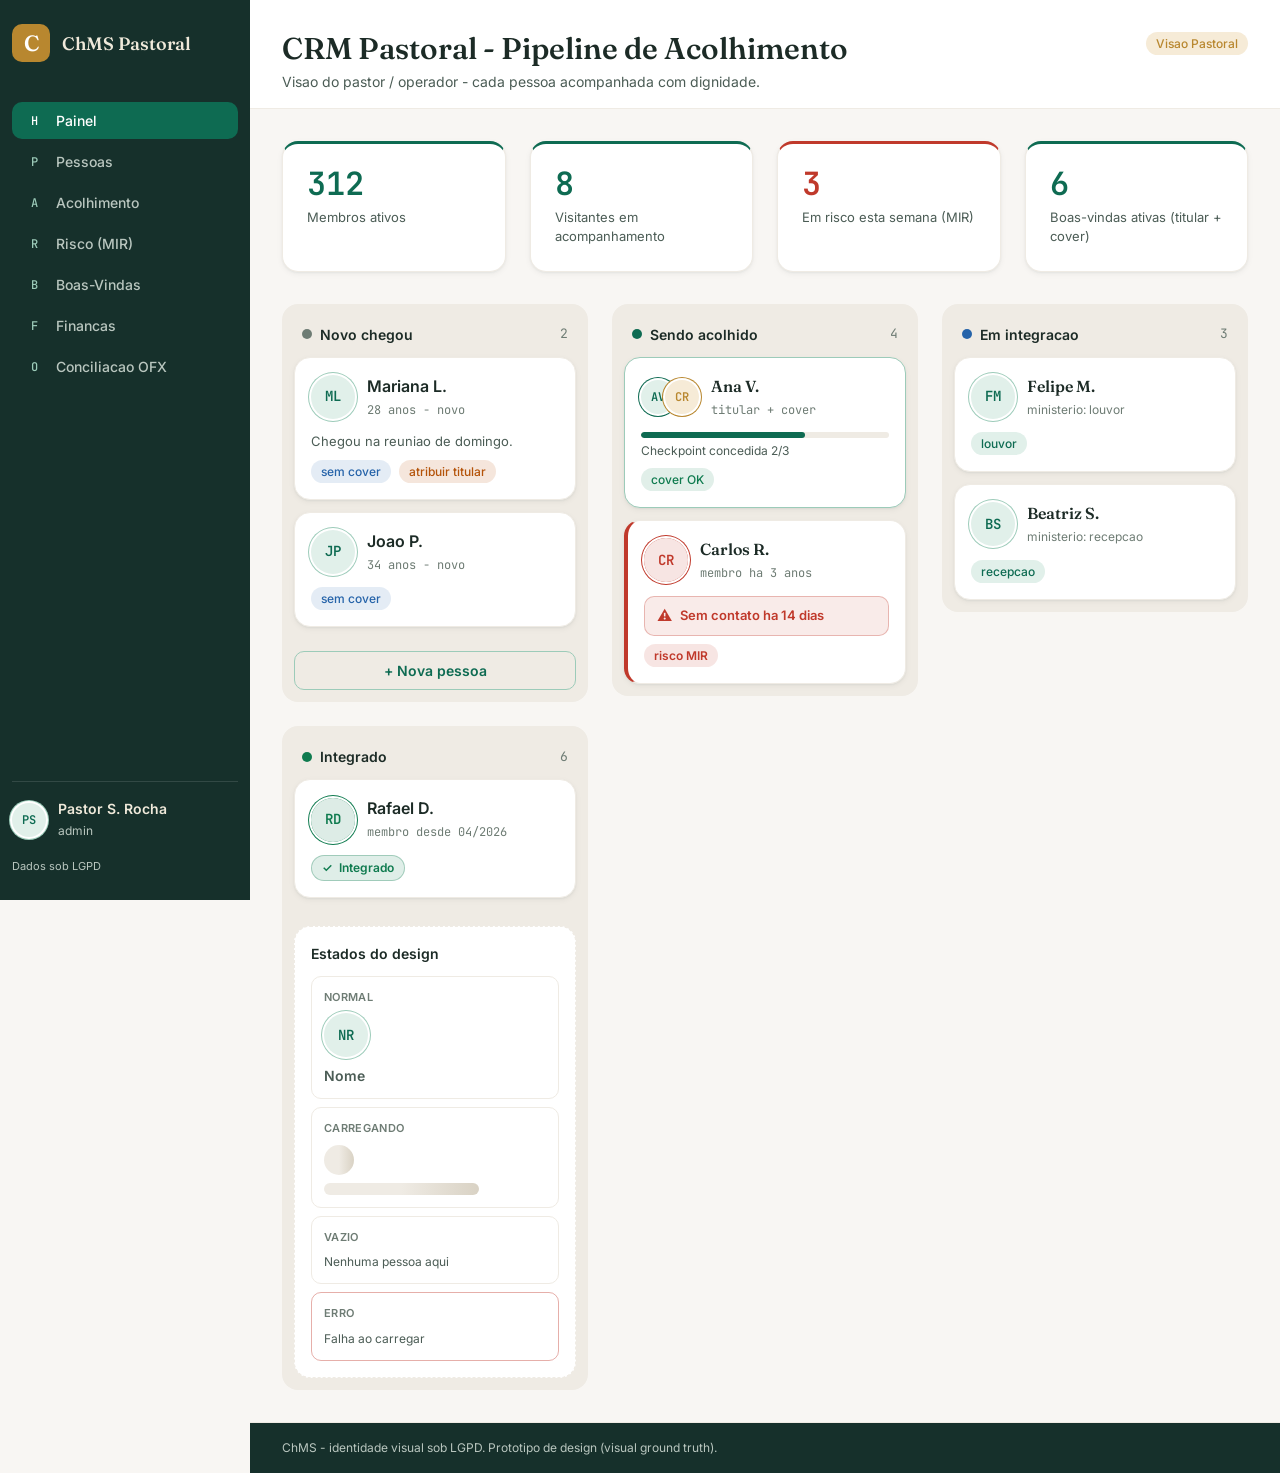
==== docs/prototypes/crm-pastoral-acolhimento/index.html @ 5b41ed9f "feat(frontend): design system DESIGN.md + prototipo CRM pastoral acolhimento" ====
<!DOCTYPE html>
<html lang="pt-BR">
<head>
  <meta charset="UTF-8">
  <meta name="viewport" content="width=device-width, initial-scale=1.0">
  <title>CRM Pastoral - Pipeline de Acolhimento</title>
  <link rel="preconnect" href="https://fonts.googleapis.com">
  <link rel="preconnect" href="https://fonts.gstatic.com" crossorigin>
  <link href="https://fonts.googleapis.com/css2?family=Inter:wght@400;500;600;700&family=Fraunces:opsz,wght@9..144,560;9..144,600&family=JetBrains+Mono:wght@400;500;600&display=swap" rel="stylesheet">
  <link rel="stylesheet" href="styles.css">
</head>
<body>
  <div class="app-shell">
    <aside class="sidebar" aria-label="Navegacao administrativa">
      <div class="sidebar-brand">
        <span class="brand-mark">C</span>
        <span class="brand-name">ChMS Pastoral</span>
      </div>
      <nav class="sidebar-nav">
        <a href="#" class="nav-item active"><span class="nav-ico">H</span> Painel</a>
        <a href="#" class="nav-item"><span class="nav-ico">P</span> Pessoas</a>
        <a href="#" class="nav-item"><span class="nav-ico">A</span> Acolhimento</a>
        <a href="#" class="nav-item"><span class="nav-ico">R</span> Risco (MIR)</a>
        <a href="#" class="nav-item"><span class="nav-ico">B</span> Boas-Vindas</a>
        <a href="#" class="nav-item"><span class="nav-ico">F</span> Financas</a>
        <a href="#" class="nav-item"><span class="nav-ico">O</span> Conciliacao OFX</a>
      </nav>
      <div class="sidebar-footer">
        <div class="sidebar-user">
          <span class="avatar avatar-sm" aria-hidden="true">PS</span>
          <div>
            <strong>Pastor S. Rocha</strong>
            <span class="sidebar-sub">admin</span>
          </div>
        </div>
        <span class="lgpd-note-dark">Dados sob LGPD</span>
      </div>
    </aside>

    <main class="main-area">
      <header class="page-header">
        <button class="icon-btn menu-toggle" aria-label="Abrir menu">&#9776;</button>
        <div>
          <h1 class="page-title">CRM Pastoral - Pipeline de Acolhimento</h1>
          <p class="page-sub">Visao do pastor / operador - cada pessoa acompanhada com dignidade.</p>
        </div>
        <div class="header-actions">
          <span class="badge badge-gold">Visao Pastoral</span>
        </div>
      </header>

      <section class="kpi-row" aria-label="Indicadores resumidos">
        <article class="kpi-card">
          <span class="kpi-value mono">312</span>
          <span class="kpi-label">Membros ativos</span>
        </article>
        <article class="kpi-card">
          <span class="kpi-value mono">8</span>
          <span class="kpi-label">Visitantes em acompanhamento</span>
        </article>
        <article class="kpi-card kpi-danger">
          <span class="kpi-value mono">3</span>
          <span class="kpi-label">Em risco esta semana (MIR)</span>
        </article>
        <article class="kpi-card">
          <span class="kpi-value mono">6</span>
          <span class="kpi-label">Boas-vindas ativas (titular + cover)</span>
        </article>
      </section>

      <section class="pipeline" aria-label="Pipeline de acolhimento">
        <div class="pipe-col">
          <div class="pipe-header">
            <span class="pipe-dot" style="--dot:#6e7c74"></span>
            <h2>Novo chegou</h2>
            <span class="count mono">2</span>
          </div>
          <div class="pipe-body">
            <article class="person-card">
              <div class="person-top">
                <span class="avatar" aria-hidden="true">ML</span>
                <div class="person-info">
                  <h3 class="person-name">Mariana L.</h3>
                  <span class="person-meta mono">28 anos - novo</span>
                </div>
              </div>
              <p class="person-note">Chegou na reuniao de domingo.</p>
              <div class="person-tags">
                <span class="badge badge-info">sem cover</span>
                <span class="badge badge-warning">atribuir titular</span>
              </div>
            </article>
            <article class="person-card">
              <div class="person-top">
                <span class="avatar" aria-hidden="true">JP</span>
                <div class="person-info">
                  <h3 class="person-name">Joao P.</h3>
                  <span class="person-meta mono">34 anos - novo</span>
                </div>
              </div>
              <div class="person-tags">
                <span class="badge badge-info">sem cover</span>
              </div>
            </article>
            <button class="btn btn-ghost btn-block">+ Nova pessoa</button>
          </div>
        </div>

        <div class="pipe-col">
          <div class="pipe-header">
            <span class="pipe-dot" style="--dot:#0e6b52"></span>
            <h2>Sendo acolhido</h2>
            <span class="count mono">4</span>
          </div>
          <div class="pipe-body">
            <article class="person-card highlight">
              <div class="person-top">
                <div class="mini-avatar-group">
                  <span class="avatar avatar-sm" aria-label="Titular">AV</span>
                  <span class="avatar avatar-sm cover" aria-label="Cover">CR</span>
                </div>
                <div class="person-info">
                  <h3 class="person-name serif">Ana V.</h3>
                  <span class="person-meta mono">titular + cover</span>
                </div>
              </div>
              <div class="checkpoint">
                <div class="cp-track"><span class="cp-fill" style="width:66%"></span></div>
                <span class="cp-label">Checkpoint concedida 2/3</span>
              </div>
              <div class="person-tags">
                <span class="badge badge-success">cover OK</span>
              </div>
            </article>
            <article class="person-card mirm">
              <div class="person-top">
                <span class="avatar avatar-danger" aria-hidden="true">CR</span>
                <div class="person-info">
                  <h3 class="person-name serif">Carlos R.</h3>
                  <span class="person-meta mono">membro ha 3 anos</span>
                </div>
              </div>
              <div class="mir-alert" role="alert">
                <span class="mir-ico" aria-hidden="true">&#9888;</span>
                <span>Sem contato ha 14 dias</span>
              </div>
              <div class="person-tags">
                <span class="badge badge-danger">risco MIR</span>
              </div>
            </article>
          </div>
        </div>

        <div class="pipe-col">
          <div class="pipe-header">
            <span class="pipe-dot" style="--dot:#2563a9"></span>
            <h2>Em integracao</h2>
            <span class="count mono">3</span>
          </div>
          <div class="pipe-body">
            <article class="person-card">
              <div class="person-top">
                <span class="avatar" aria-hidden="true">FM</span>
                <div class="person-info">
                  <h3 class="person-name serif">Felipe M.</h3>
                  <span class="person-meta">ministerio: louvor</span>
                </div>
              </div>
              <div class="person-tags">
                <span class="badge badge-primary">louvor</span>
              </div>
            </article>
            <article class="person-card">
              <div class="person-top">
                <span class="avatar" aria-hidden="true">BS</span>
                <div class="person-info">
                  <h3 class="person-name serif">Beatriz S.</h3>
                  <span class="person-meta">ministerio: recepcao</span>
                </div>
              </div>
              <div class="person-tags">
                <span class="badge badge-primary">recepcao</span>
              </div>
            </article>
          </div>
        </div>

        <div class="pipe-col">
          <div class="pipe-header">
            <span class="pipe-dot" style="--dot:#0f7b4f"></span>
            <h2>Integrado</h2>
            <span class="count mono">6</span>
          </div>
          <div class="pipe-body">
            <article class="person-card">
              <div class="person-top">
                <span class="avatar avatar-success" aria-hidden="true">RD</span>
                <div class="person-info">
                  <h3 class="person-name">Rafael D.</h3>
                  <span class="person-meta mono">membro desde 04/2026</span>
                </div>
              </div>
              <div class="person-tags">
                <span class="seal">&#10003;&nbsp; Integrado</span>
              </div>
            </article>
            <div class="state-demo">
              <h2 class="demo-title">Estados do design</h2>
              <div class="state-grid">
                <div class="state-card"><span class="state-head">Normal</span><span class="avatar" aria-hidden="true">NR</span><span class="sk-name">Nome</span></div>
                <div class="state-card"><span class="state-head">Carregando</span><div class="skeleton-block" aria-hidden="true"></div><div class="skeleton-line" aria-hidden="true"></div></div>
                <div class="state-card"><span class="state-head">Vazio</span><span class="state-note">Nenhuma pessoa aqui</span></div>
                <div class="state-card error"><span class="state-head">Erro</span><span class="state-note">Falha ao carregar</span></div>
              </div>
            </div>
          </div>
        </div>
      </section>

      <footer class="app-footer">
        <span>ChMS - identidade visual sob LGPD. Prototipo de design (visual ground truth).</span>
      </footer>
    </main>
  </div>
</body>
</html>
---- docs/prototypes/crm-pastoral-acolhimento/styles.css ----
/* ===== ChMS Design System - CRM Pastoral Acolhimento ===== */
:root{
  --surface-base:#ffffff;
  --surface-2:#f8f6f3;
  --surface-3:#efebe4;
  --surface-inverse:#16302b;

  --text-primary:#1c2b26;
  --text-secondary:#4b5c55;
  --text-muted:#6e7c74;
  --text-inverse:#efe9da;
  --text-inverse-muted:#b9c6bf;

  --primary:#0e6b52;
  --primary-hover:#0a5742;
  --primary-soft:#e1f0ea;
  --primary-border:#9ccbb9;

  --accent-gold:#b8872f;
  --accent-gold-soft:#f6ebd7;

  --success:#0f7b4f;
  --info:#2563a9;
  --warning:#b45309;
  --danger:#c0392b;

  --radius-sm:6px;
  --radius-md:10px;
  --radius-lg:16px;
  --radius-pill:999px;

  --space-1:4px; --space-2:8px; --space-3:12px; --space-4:16px;
  --space-5:24px; --space-6:32px; --space-7:48px;

  --font-ui:'Inter',system-ui,sans-serif;
  --font-display:'Fraunces',Georgia,serif;
  --font-mono:'JetBrains Mono',ui-monospace,monospace;

  --shadow-soft:0 1px 2px rgba(22,48,43,.05), 0 2px 6px rgba(22,48,43,.05);
  --shadow-raised:0 6px 22px rgba(22,48,43,.14);
}

*{box-sizing:border-box;}
html,body{margin:0;padding:0;}
body{
  font-family:var(--font-ui);
  color:var(--text-primary);
  background:var(--surface-2);
  font-size:15px;
  line-height:1.5;
}

/* ===== App Shell ===== */
.app-shell{display:flex;min-height:100vh;}

/* ===== Sidebar (inverse) ===== */
.sidebar{
  width:250px;flex:0 0 250px;
  background:var(--surface-inverse);
  color:var(--text-inverse);
  display:flex;flex-direction:column;
  padding:var(--space-5) var(--space-3);
  position:sticky;top:0;height:100vh;
}
.sidebar-brand{display:flex;align-items:center;gap:var(--space-3);margin-bottom:var(--space-6);}
.brand-mark{
  width:38px;height:38px;border-radius:var(--radius-md);
  background:var(--accent-gold);color:#fff;
  display:flex;align-items:center;justify-content:center;
  font-family:var(--font-display);font-weight:600;font-size:22px;
}
.brand-name{font-family:var(--font-display);font-size:18px;font-weight:560;color:var(--text-inverse);}
.sidebar-nav{display:flex;flex-direction:column;gap:var(--space-1);margin-top:var(--space-2);flex:1;}
.nav-item{
  display:flex;align-items:center;gap:var(--space-3);
  color:var(--text-inverse-muted);text-decoration:none;
  padding:var(--space-2) var(--space-3);border-radius:var(--radius-md);
  font-size:14px;font-weight:500;transition:background .15s,color .15s;
}
.nav-ico{width:20px;text-align:center;font-family:var(--font-mono);font-size:12px;color:var(--primary-border);}
.nav-item:hover{background:rgba(255,255,255,.06);color:var(--text-inverse);}
.nav-item.active{background:var(--primary);color:#fff;}
.nav-item.active .nav-ico{color:#fff;}
.sidebar-footer{border-top:1px solid rgba(255,255,255,.12);padding-top:var(--space-4);}
.sidebar-user{display:flex;align-items:center;gap:var(--space-3);color:var(--text-inverse);margin-bottom:var(--space-3);}
.sidebar-user strong{font-size:14px;font-weight:600;display:block;}
.sidebar-sub{font-size:12px;color:var(--text-inverse-muted);}
.lgpd-note-dark{font-size:11px;color:var(--text-inverse-muted);}

/* ===== Main Area ===== */
.main-area{flex:1;display:flex;flex-direction:column;min-width:0;}
.page-header{
  display:flex;align-items:flex-start;gap:var(--space-4);
  padding:var(--space-6) var(--space-6) var(--space-4);
  background:var(--surface-base);border-bottom:1px solid var(--surface-3);
}
.menu-toggle{display:none;}
.page-title{margin:0;font-family:var(--font-display);font-weight:560;font-size:clamp(24px,3vw,30px);line-height:1.15;color:var(--text-primary);}
.page-sub{margin:var(--space-1) 0 0;color:var(--text-secondary);font-size:14px;}
.header-actions{margin-left:auto;}

/* ===== Badges ===== */
.badge{
  display:inline-flex;align-items:center;gap:var(--space-1);
  padding:2px 10px;border-radius:var(--radius-pill);
  font-size:12px;font-weight:500;line-height:1.6;
}
.badge-gold{background:var(--accent-gold-soft);color:var(--accent-gold);}
.badge-success{background:rgba(15,123,79,.12);color:var(--success);}
.badge-info{background:rgba(37,99,169,.12);color:var(--info);}
.badge-warning{background:rgba(180,83,9,.14);color:var(--warning);}
.badge-danger{background:rgba(192,57,43,.13);color:var(--danger);font-weight:600;}
.badge-primary{background:var(--primary-soft);color:var(--primary);}

/* ===== Buttons ===== */
.btn{
  font-family:var(--font-ui);font-size:14px;font-weight:600;
  padding:10px 18px;border-radius:var(--radius-md);
  border:1px solid transparent;cursor:pointer;transition:.15s;
}
.btn-block{width:100%;margin-top:var(--space-3);}
.btn-primary{background:var(--primary);color:#fff;}
.btn-primary:hover{background:var(--primary-hover);}
.btn-primary:focus-visible{outline:2px solid var(--primary-border);outline-offset:2px;}
.btn-ghost{background:transparent;color:var(--primary);border-color:var(--primary-border);}
.btn-ghost:hover{background:var(--primary-soft);}
.btn-ghost:focus-visible{outline:2px solid var(--primary-border);outline-offset:2px;}

/* ===== KPI row (pastoral warm) ===== */
.kpi-row{
  display:grid;grid-template-columns:repeat(auto-fit,minmax(200px,1fr));
  gap:var(--space-5);padding:var(--space-6);
}
.kpi-card{
  background:var(--surface-base);border:1px solid var(--surface-3);
  border-radius:var(--radius-lg);padding:var(--space-5);
  box-shadow:var(--shadow-soft);
  border-top:3px solid var(--primary);
}
.kpi-card.kpi-danger{border-top-color:var(--danger);}
.kpi-value{display:block;font-family:var(--font-mono);font-size:32px;font-weight:600;line-height:1;color:var(--primary);}
.kpi-danger .kpi-value{color:var(--danger);}
.kpi-label{display:block;margin-top:var(--space-2);color:var(--text-secondary);font-size:13px;}

/* ===== Pipeline ===== */
.pipeline{
  display:grid;grid-template-columns:repeat(auto-fit,minmax(250px,1fr));
  gap:var(--space-5);padding:0 var(--space-6) var(--space-6);align-items:start;
}
.pipe-col{background:var(--surface-3);border-radius:var(--radius-lg);padding:var(--space-3);}
.pipe-header{
  display:flex;align-items:center;gap:var(--space-2);
  padding:var(--space-2) var(--space-2) var(--space-3);
}
.pipe-header h2{margin:0;font-family:var(--font-ui);font-size:14px;font-weight:600;color:var(--text-primary);}
.pipe-dot{width:10px;height:10px;border-radius:50%;background:var(--dot,#999);}
.count{margin-left:auto;font-family:var(--font-mono);font-size:13px;color:var(--text-muted);}
.pipe-body{display:flex;flex-direction:column;gap:var(--space-3);}

/* ===== Person card ===== */
.person-card{
  background:var(--surface-base);border:1px solid var(--surface-3);
  border-radius:var(--radius-lg);padding:var(--space-4);box-shadow:var(--shadow-soft);
  transition:transform .15s,box-shadow .15s;
}
.person-card:hover{transform:translateY(-2px);box-shadow:var(--shadow-raised);}
.person-card.highlight{border-color:var(--primary-border);}
.person-card.mirm{border-left:4px solid var(--danger);}
.person-top{display:flex;align-items:center;gap:var(--space-3);margin-bottom:var(--space-3);}
.person-name{margin:0;font-size:16px;font-weight:600;color:var(--text-primary);}
.person-name.serif{font-family:var(--font-display);font-weight:560;}
.person-meta{font-size:12px;color:var(--text-muted);}
.person-meta.mono{font-family:var(--font-mono);}
.person-note{margin:0 0 var(--space-2);font-size:13px;color:var(--text-secondary);}
.person-tags{display:flex;flex-wrap:wrap;gap:var(--space-2);margin-top:var(--space-2);}

/* ===== Avatar ===== */
.avatar{
  width:44px;height:44px;border-radius:var(--radius-pill);
  background:var(--primary-soft);color:var(--primary);
  display:flex;align-items:center;justify-content:center;
  font-family:var(--font-mono);font-weight:600;font-size:14px;
  box-shadow:0 0 0 2px var(--surface-base),0 0 0 3px var(--primary-border);
  flex-shrink:0;
}
.avatar-sm{width:34px;height:34px;font-size:12px;}
.avatar-danger{background:rgba(192,57,43,.13);color:var(--danger);box-shadow:0 0 0 2px #fff,0 0 0 3px var(--danger);}
.avatar-success{background:rgba(15,123,79,.14);color:var(--success);box-shadow:0 0 0 2px #fff,0 0 0 3px var(--success);}
.mini-avatar-group{display:flex;align-items:center;flex-shrink:0;}
.mini-avatar-group .avatar:first-child{box-shadow:0 0 0 2px #fff,0 0 0 3px var(--primary);}
.mini-avatar-group .avatar.cover{margin-left:-10px;background:var(--accent-gold-soft);color:var(--accent-gold);box-shadow:0 0 0 2px #fff,0 0 0 3px var(--accent-gold);}

/* ===== MIR alert ===== */
.mir-alert{
  display:flex;align-items:center;gap:var(--space-2);
  background:rgba(192,57,43,.1);color:var(--danger);
  border:1px solid rgba(192,57,43,.3);border-radius:var(--radius-md);
  padding:var(--space-2) var(--space-3);font-size:13px;font-weight:600;
}
.mir-ico{font-size:15px;}

/* ===== Checkpoint ===== */
.checkpoint{margin:var(--space-2) 0;}
.cp-track{height:6px;background:var(--surface-3);border-radius:var(--radius-pill);overflow:hidden;}
.cp-fill{display:block;height:100%;background:var(--primary);border-radius:var(--radius-pill);}
.cp-label{font-size:12px;color:var(--text-secondary);margin-top:var(--space-1);display:block;}

/* ===== Seal integrado ===== */
.seal{
  background:rgba(15,123,79,.13);color:var(--success);
  border:1px solid rgba(15,123,79,.3);
  padding:3px 10px;border-radius:var(--radius-pill);
  font-size:12px;font-weight:600;display:inline-flex;align-items:center;gap:var(--space-1);
}

/* ===== State demo ===== */
.state-demo{margin-top:var(--space-4);background:var(--surface-base);border:1px dashed var(--surface-3);border-radius:var(--radius-lg);padding:var(--space-4);}
.demo-title{margin:0 0 var(--space-3);font-size:14px;font-weight:600;color:var(--text-primary);}
.state-grid{display:grid;grid-template-columns:1fr;gap:var(--space-2);}
.state-card{border:1px solid var(--surface-3);border-radius:var(--radius-md);padding:var(--space-3);display:flex;flex-direction:column;gap:var(--space-2);}
.state-card.error{border-color:rgba(192,57,43,.4);}
.state-head{font-size:11px;font-weight:600;text-transform:uppercase;letter-spacing:.03em;color:var(--text-muted);}
.state-note{font-size:12px;color:var(--text-secondary);}
.skeleton-block{height:30px;width:30px;border-radius:var(--radius-pill);background:linear-gradient(90deg,var(--surface-3) 25%,#d9d2c4 50%,var(--surface-3) 75%);background-size:200% 100%;animation:shimmer 1.4s infinite;}
.skeleton-line{height:12px;width:70%;border-radius:var(--radius-sm);background:linear-gradient(90deg,var(--surface-3) 25%,#d9d2c4 50%,var(--surface-3) 75%);background-size:200% 100%;animation:shimmer 1.4s infinite;}
@keyframes shimmer{0%{background-position:200% 0}100%{background-position:-200% 0}}
.sk-name{color:var(--text-secondary);font-size:14px;font-weight:600;}

/* ===== Footer ===== */
.app-footer{
  margin-top:auto;padding:var(--space-4) var(--space-6);
  color:var(--text-muted);font-size:12px;
  border-top:1px solid var(--surface-3);background:var(--surface-inverse);color:var(--text-inverse-muted);
}

/* ===== Responsive (mobile <768px) ===== */
@media (max-width:768px){
  .app-shell{flex-direction:column;}
  .sidebar{
    width:100%;flex:none;height:auto;position:static;
    flex-direction:row;align-items:center;padding:var(--space-3);
  }
  .sidebar-brand{margin:0;flex:1;}
  .sidebar-nav{flex-direction:row;overflow-x:auto;} 
  .nav-item{white-space:nowrap;}
  .sidebar-footer{display:none;}
  .menu-toggle{display:inline-flex;}
  .icon-btn{border:1px solid var(--surface-3);background:var(--surface-base);border-radius:var(--radius-md);padding:8px 10px;color:var(--primary);cursor:pointer;font-size:18px;line-height:1;}
  .pipeline{grid-template-columns:1fr;}
  .kpi-row{grid-template-columns:1fr 1fr;gap:var(--space-3);padding:var(--space-4);}
  .page-header{padding:var(--space-4);}
}
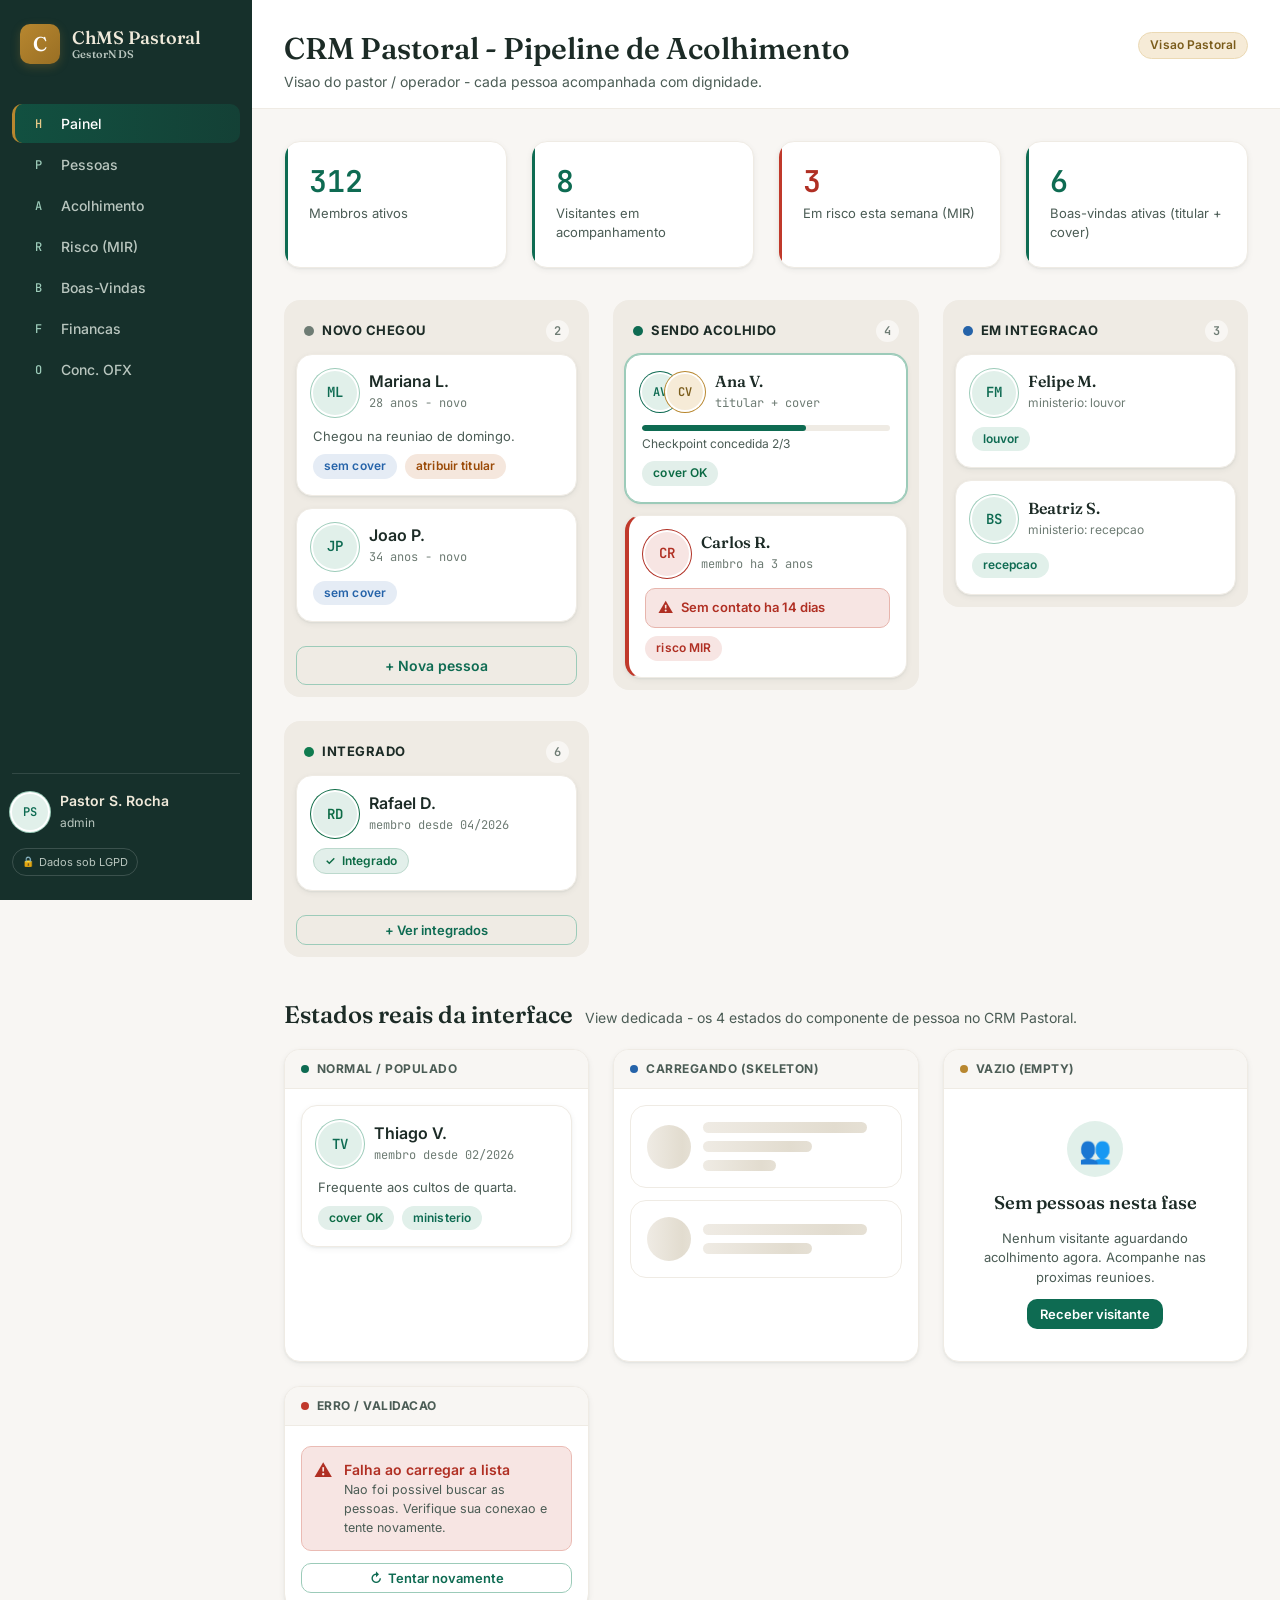
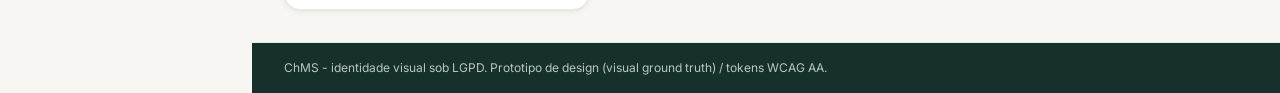
==== commit e40dc35d: "docs(design): fechar gabarito visual CRM Pastoral Rev-2 — tokens WCAG AA, 4 estados de interface, ex" ====
--- a/docs/prototypes/crm-pastoral-acolhimento/index.html
+++ b/docs/prototypes/crm-pastoral-acolhimento/index.html
@@ -13,17 +13,20 @@
   <div class="app-shell">
     <aside class="sidebar" aria-label="Navegacao administrativa">
       <div class="sidebar-brand">
-        <span class="brand-mark">C</span>
-        <span class="brand-name">ChMS Pastoral</span>
+        <span class="brand-mark" aria-hidden="true">C</span>
+        <span class="brand-name">
+          ChMS Pastoral
+          <span class="brand-sub">GestorNDS</span>
+        </span>
       </div>
-      <nav class="sidebar-nav">
-        <a href="#" class="nav-item active"><span class="nav-ico">H</span> Painel</a>
-        <a href="#" class="nav-item"><span class="nav-ico">P</span> Pessoas</a>
-        <a href="#" class="nav-item"><span class="nav-ico">A</span> Acolhimento</a>
-        <a href="#" class="nav-item"><span class="nav-ico">R</span> Risco (MIR)</a>
-        <a href="#" class="nav-item"><span class="nav-ico">B</span> Boas-Vindas</a>
-        <a href="#" class="nav-item"><span class="nav-ico">F</span> Financas</a>
-        <a href="#" class="nav-item"><span class="nav-ico">O</span> Conciliacao OFX</a>
+      <nav class="sidebar-nav" aria-label="Modulos">
+        <a href="#" class="nav-item active"><span class="nav-ico" aria-hidden="true">H</span> Painel</a>
+        <a href="#" class="nav-item"><span class="nav-ico" aria-hidden="true">P</span> Pessoas</a>
+        <a href="#" class="nav-item"><span class="nav-ico" aria-hidden="true">A</span> Acolhimento</a>
+        <a href="#" class="nav-item"><span class="nav-ico" aria-hidden="true">R</span> Risco (MIR)</a>
+        <a href="#" class="nav-item"><span class="nav-ico" aria-hidden="true">B</span> Boas-Vindas</a>
+        <a href="#" class="nav-item"><span class="nav-ico" aria-hidden="true">F</span> Financas</a>
+        <a href="#" class="nav-item"><span class="nav-ico" aria-hidden="true">O</span> Conc. OFX</a>
       </nav>
       <div class="sidebar-footer">
         <div class="sidebar-user">
@@ -71,7 +74,7 @@
       <section class="pipeline" aria-label="Pipeline de acolhimento">
         <div class="pipe-col">
           <div class="pipe-header">
-            <span class="pipe-dot" style="--dot:#6e7c74"></span>
+            <span class="pipe-dot" style="--dot:#6e7c74" aria-hidden="true"></span>
             <h2>Novo chegou</h2>
             <span class="count mono">2</span>
           </div>
@@ -108,7 +111,7 @@
 
         <div class="pipe-col">
           <div class="pipe-header">
-            <span class="pipe-dot" style="--dot:#0e6b52"></span>
+            <span class="pipe-dot" style="--dot:#0e6b52" aria-hidden="true"></span>
             <h2>Sendo acolhido</h2>
             <span class="count mono">4</span>
           </div>
@@ -117,7 +120,7 @@
               <div class="person-top">
                 <div class="mini-avatar-group">
                   <span class="avatar avatar-sm" aria-label="Titular">AV</span>
-                  <span class="avatar avatar-sm cover" aria-label="Cover">CR</span>
+                  <span class="avatar avatar-sm cover" aria-label="Cover">CV</span>
                 </div>
                 <div class="person-info">
                   <h3 class="person-name serif">Ana V.</h3>
@@ -125,7 +128,7 @@
                 </div>
               </div>
               <div class="checkpoint">
-                <div class="cp-track"><span class="cp-fill" style="width:66%"></span></div>
+                <div class="cp-track"><span class="cp-fill" style="width:66%" aria-hidden="true"></span></div>
                 <span class="cp-label">Checkpoint concedida 2/3</span>
               </div>
               <div class="person-tags">
@@ -153,7 +156,7 @@
 
         <div class="pipe-col">
           <div class="pipe-header">
-            <span class="pipe-dot" style="--dot:#2563a9"></span>
+            <span class="pipe-dot" style="--dot:#2563a9" aria-hidden="true"></span>
             <h2>Em integracao</h2>
             <span class="count mono">3</span>
           </div>
@@ -187,7 +190,7 @@
 
         <div class="pipe-col">
           <div class="pipe-header">
-            <span class="pipe-dot" style="--dot:#0f7b4f"></span>
+            <span class="pipe-dot" style="--dot:#0f7b4f" aria-hidden="true"></span>
             <h2>Integrado</h2>
             <span class="count mono">6</span>
           </div>
@@ -204,21 +207,101 @@
                 <span class="seal">&#10003;&nbsp; Integrado</span>
               </div>
             </article>
-            <div class="state-demo">
-              <h2 class="demo-title">Estados do design</h2>
-              <div class="state-grid">
-                <div class="state-card"><span class="state-head">Normal</span><span class="avatar" aria-hidden="true">NR</span><span class="sk-name">Nome</span></div>
-                <div class="state-card"><span class="state-head">Carregando</span><div class="skeleton-block" aria-hidden="true"></div><div class="skeleton-line" aria-hidden="true"></div></div>
-                <div class="state-card"><span class="state-head">Vazio</span><span class="state-note">Nenhuma pessoa aqui</span></div>
-                <div class="state-card error"><span class="state-head">Erro</span><span class="state-note">Falha ao carregar</span></div>
+            <button class="btn btn-ghost btn-block btn-sm">+ Ver integrados</button>
+          </div>
+        </div>
+      </section>
+
+      <section class="section-heading" aria-labelledby="states-title">
+        <h2 id="states-title">Estados reais da interface</h2>
+        <p>View dedicada - os 4 estados do componente de pessoa no CRM Pastoral.</p>
+      </section>
+
+      <section class="state-viewer" aria-label="Mapa dos estados de interface">
+        <article class="state-panel">
+          <div class="state-panel-head">
+            <span class="state-dot" style="background:#0e6b52" aria-hidden="true"></span>
+            <span class="state-title">Normal / populado</span>
+          </div>
+          <div class="state-body">
+            <article class="person-card" style="margin:0">
+              <div class="person-top">
+                <span class="avatar" aria-hidden="true">TV</span>
+                <div class="person-info">
+                  <h3 class="person-name">Thiago V.</h3>
+                  <span class="person-meta mono">membro desde 02/2026</span>
+                </div>
+              </div>
+              <p class="person-note">Frequente aos cultos de quarta.</p>
+              <div class="person-tags">
+                <span class="badge badge-success">cover OK</span>
+                <span class="badge badge-primary">ministerio</span>
+              </div>
+            </article>
+          </div>
+        </article>
+
+        <article class="state-panel">
+          <div class="state-panel-head">
+            <span class="state-dot" style="background:#2563a9" aria-hidden="true"></span>
+            <span class="state-title">Carregando (skeleton)</span>
+          </div>
+          <div class="state-body">
+            <div class="sk-person" aria-hidden="true">
+              <div class="sk-avatar shimmer"></div>
+              <div class="sk-lines">
+                <span class="sk-line shimmer w90"></span>
+                <span class="sk-line shimmer w60"></span>
+                <span class="sk-line shimmer w40"></span>
               </div>
             </div>
-          </div>
-        </div>
+            <div class="sk-person" aria-hidden="true">
+              <div class="sk-avatar shimmer"></div>
+              <div class="sk-lines">
+                <span class="sk-line shimmer w90"></span>
+                <span class="sk-line shimmer w60"></span>
+              </div>
+            </div>
+          </div>
+        </article>
+
+        <article class="state-panel">
+          <div class="state-panel-head">
+            <span class="state-dot" style="background:#b8872f" aria-hidden="true"></span>
+            <span class="state-title">Vazio (empty)</span>
+          </div>
+          <div class="state-body">
+            <div class="empty-state">
+              <div class="empty-ico" aria-hidden="true">&#128101;</div>
+              <h3>Sem pessoas nesta fase</h3>
+              <p>Nenhum visitante aguardando acolhimento agora. Acompanhe nas proximas reunioes.</p>
+              <button class="btn btn-primary btn-sm">Receber visitante</button>
+            </div>
+          </div>
+        </article>
+
+        <article class="state-panel">
+          <div class="state-panel-head">
+            <span class="state-dot" style="background:#c0392b" aria-hidden="true"></span>
+            <span class="state-title">Erro / validacao</span>
+          </div>
+          <div class="state-body">
+            <div class="error-state" role="alert">
+              <div class="error-banner">
+                <span class="err-ico" aria-hidden="true">&#9888;</span>
+                <div>
+                  <strong>Falha ao carregar a lista</strong>
+                  <span>Nao foi possivel buscar as pessoas. Verifique sua conexao e tente novamente.</span>
+                </div>
+              </div>
+              <button class="btn btn-ghost btn-sm">&#8635;&nbsp; Tentar novamente</button>
+            </div>
+          </div>
+        </article>
       </section>
 
       <footer class="app-footer">
-        <span>ChMS - identidade visual sob LGPD. Prototipo de design (visual ground truth).</span>
+        <span>ChMS - identidade visual sob LGPD. Prototipo de design (visual ground truth) / tokens WCAG AA.</span>
       </footer>
     </main>
   </div>
--- a/docs/prototypes/crm-pastoral-acolhimento/styles.css
+++ b/docs/prototypes/crm-pastoral-acolhimento/styles.css
@@ -1,29 +1,50 @@
-/* ===== ChMS Design System - CRM Pastoral Acolhimento ===== */
+/* ===== ChMS Design System - CRM Pastoral Acolhimento (Rev 2 / W3C AA) ===== */
+
+/* ---- Design Tokens ---- */
 :root{
+  /* surfaces */
   --surface-base:#ffffff;
   --surface-2:#f8f6f3;
   --surface-3:#efebe4;
   --surface-inverse:#16302b;
 
+  /* text */
   --text-primary:#1c2b26;
   --text-secondary:#4b5c55;
   --text-muted:#6e7c74;
   --text-inverse:#efe9da;
   --text-inverse-muted:#b9c6bf;
 
+  /* brand primary */
   --primary:#0e6b52;
   --primary-hover:#0a5742;
   --primary-soft:#e1f0ea;
   --primary-border:#9ccbb9;
 
-  --accent-gold:#b8872f;
-  --accent-gold-soft:#f6ebd7;
-
+  /* accent gold */
+  --accent-gold:#b8872f;        /* decorativo / grafico */
+  --accent-gold-deep:#7a5c1b;   /* texto dourado legivel (AA) */
+  --accent-gold-soft:#f6ebd7;   /* fundo reconhecimento */
+
+  /* semantic: solidas (icons/borders/grafico + texto sobre superficie clara) */
   --success:#0f7b4f;
   --info:#2563a9;
   --warning:#b45309;
   --danger:#c0392b;
 
+  /* semantic soft background tokens (solido, sem alpha) */
+  --success-soft:#e2efea;
+  --info-soft:#e5ecf5;
+  --warning-soft:#f5e7dd;
+  --danger-soft:#f7e5e3;
+
+  /* semantic deep text (para texto sobre soft bg / AA garantido) */
+  --success-text:#0c6b45;
+  --info-text:#2563a9;
+  --warning-text:#9a4a07;
+  --danger-text:#b02f23;
+
+  /* radius & space */
   --radius-sm:6px;
   --radius-md:10px;
   --radius-lg:16px;
@@ -32,22 +53,33 @@
   --space-1:4px; --space-2:8px; --space-3:12px; --space-4:16px;
   --space-5:24px; --space-6:32px; --space-7:48px;
 
+  /* type */
   --font-ui:'Inter',system-ui,sans-serif;
   --font-display:'Fraunces',Georgia,serif;
   --font-mono:'JetBrains Mono',ui-monospace,monospace;
 
-  --shadow-soft:0 1px 2px rgba(22,48,43,.05), 0 2px 6px rgba(22,48,43,.05);
-  --shadow-raised:0 6px 22px rgba(22,48,43,.14);
-}
-
+  /* elevation */
+  --shadow-soft:0 1px 2px rgba(22,48,43,.05),0 2px 6px rgba(22,48,43,.06);
+  --shadow-raised:0 6px 22px rgba(22,48,43,.16);
+  --ring-focus:0 0 0 3px rgba(156,203,185,.5);
+
+  /* transitions */
+  --t-fast:.15s ease;
+  --t-med:.22s ease;
+}
+
+/* ---- Reset ---- */
 *{box-sizing:border-box;}
 html,body{margin:0;padding:0;}
+button{font-family:inherit;}
+
 body{
   font-family:var(--font-ui);
   color:var(--text-primary);
   background:var(--surface-2);
   font-size:15px;
   line-height:1.5;
+  -webkit-font-smoothing:antialiased;
 }
 
 /* ===== App Shell ===== */
@@ -55,37 +87,42 @@
 
 /* ===== Sidebar (inverse) ===== */
 .sidebar{
-  width:250px;flex:0 0 250px;
+  width:252px;flex:0 0 252px;
   background:var(--surface-inverse);
   color:var(--text-inverse);
   display:flex;flex-direction:column;
   padding:var(--space-5) var(--space-3);
   position:sticky;top:0;height:100vh;
 }
-.sidebar-brand{display:flex;align-items:center;gap:var(--space-3);margin-bottom:var(--space-6);}
+.sidebar-brand{display:flex;align-items:center;gap:var(--space-3);margin-bottom:var(--space-6);padding:0 var(--space-2);}
 .brand-mark{
-  width:38px;height:38px;border-radius:var(--radius-md);
-  background:var(--accent-gold);color:#fff;
-  display:flex;align-items:center;justify-content:center;
-  font-family:var(--font-display);font-weight:600;font-size:22px;
-}
-.brand-name{font-family:var(--font-display);font-size:18px;font-weight:560;color:var(--text-inverse);}
-.sidebar-nav{display:flex;flex-direction:column;gap:var(--space-1);margin-top:var(--space-2);flex:1;}
+  width:40px;height:40px;border-radius:var(--radius-md);
+  background:linear-gradient(135deg,var(--accent-gold),#996f24);
+  color:#fff;display:flex;align-items:center;justify-content:center;
+  font-family:var(--font-display);font-weight:600;font-size:20px;
+  box-shadow:0 3px 10px rgba(184,135,47,.25);
+}
+.brand-name{font-family:var(--font-display);font-size:18px;font-weight:560;color:var(--text-inverse);line-height:1.1;}
+.brand-sub{display:block;font-size:11px;color:var(--text-inverse-muted);letter-spacing:.02em;}
+.sidebar-nav{display:flex;flex-direction:column;gap:2px;margin-top:var(--space-2);flex:1;}
 .nav-item{
   display:flex;align-items:center;gap:var(--space-3);
   color:var(--text-inverse-muted);text-decoration:none;
-  padding:var(--space-2) var(--space-3);border-radius:var(--radius-md);
-  font-size:14px;font-weight:500;transition:background .15s,color .15s;
-}
-.nav-ico{width:20px;text-align:center;font-family:var(--font-mono);font-size:12px;color:var(--primary-border);}
+  padding:9px var(--space-3);border-radius:var(--radius-md);
+  font-size:14px;font-weight:500;transition:background var(--t-fast),color var(--t-fast);
+  border-left:3px solid transparent;
+}
+.nav-ico{width:22px;text-align:center;font-family:var(--font-mono);font-size:12px;color:var(--primary-border);flex-shrink:0;}
 .nav-item:hover{background:rgba(255,255,255,.06);color:var(--text-inverse);}
-.nav-item.active{background:var(--primary);color:#fff;}
-.nav-item.active .nav-ico{color:#fff;}
+.nav-item:focus-visible{outline:2px solid var(--accent-gold);outline-offset:-2px;}
+.nav-item.active{background:linear-gradient(90deg,rgba(14,107,82,.55),rgba(14,107,82,.28));color:#fff;border-left-color:var(--accent-gold);}
+.nav-item.active .nav-ico{color:#e7c988;}
 .sidebar-footer{border-top:1px solid rgba(255,255,255,.12);padding-top:var(--space-4);}
-.sidebar-user{display:flex;align-items:center;gap:var(--space-3);color:var(--text-inverse);margin-bottom:var(--space-3);}
+.sidebar-user{display:flex;align-items:center;gap:var(--space-3);color:var(--text-inverse);margin-bottom:var(--space-2);}
 .sidebar-user strong{font-size:14px;font-weight:600;display:block;}
 .sidebar-sub{font-size:12px;color:var(--text-inverse-muted);}
-.lgpd-note-dark{font-size:11px;color:var(--text-inverse-muted);}
+.lgpd-note-dark{font-size:11px;color:var(--text-inverse-muted);display:inline-flex;align-items:center;gap:5px;padding:5px 9px;border:1px solid rgba(255,255,255,.16);border-radius:var(--radius-pill);margin-top:6px;}
+.lgpd-note-dark::before{content:'🔒';font-size:10px;}
 
 /* ===== Main Area ===== */
 .main-area{flex:1;display:flex;flex-direction:column;min-width:0;}
@@ -97,82 +134,36 @@
 .menu-toggle{display:none;}
 .page-title{margin:0;font-family:var(--font-display);font-weight:560;font-size:clamp(24px,3vw,30px);line-height:1.15;color:var(--text-primary);}
 .page-sub{margin:var(--space-1) 0 0;color:var(--text-secondary);font-size:14px;}
-.header-actions{margin-left:auto;}
-
-/* ===== Badges ===== */
+.header-actions{margin-left:auto;display:flex;gap:var(--space-2);}
+
+/* ===== Badges (soft token + deep text, AA) ===== */
 .badge{
-  display:inline-flex;align-items:center;gap:var(--space-1);
-  padding:2px 10px;border-radius:var(--radius-pill);
-  font-size:12px;font-weight:500;line-height:1.6;
-}
-.badge-gold{background:var(--accent-gold-soft);color:var(--accent-gold);}
-.badge-success{background:rgba(15,123,79,.12);color:var(--success);}
-.badge-info{background:rgba(37,99,169,.12);color:var(--info);}
-.badge-warning{background:rgba(180,83,9,.14);color:var(--warning);}
-.badge-danger{background:rgba(192,57,43,.13);color:var(--danger);font-weight:600;}
+  display:inline-flex;align-items:center;gap:6px;
+  padding:3px 11px;border-radius:var(--radius-pill);
+  font-size:12px;font-weight:600;line-height:1.55;letter-spacing:.01em;
+}
+.badge-success{background:var(--success-soft);color:var(--success-text);}
+.badge-info{background:var(--info-soft);color:var(--info-text);}
+.badge-warning{background:var(--warning-soft);color:var(--warning-text);}
+.badge-danger{background:var(--danger-soft);color:var(--danger-text);}
 .badge-primary{background:var(--primary-soft);color:var(--primary);}
+.badge-gold{background:var(--accent-gold-soft);color:var(--accent-gold-deep);border:1px solid #ebd9b4;}
 
 /* ===== Buttons ===== */
 .btn{
   font-family:var(--font-ui);font-size:14px;font-weight:600;
   padding:10px 18px;border-radius:var(--radius-md);
-  border:1px solid transparent;cursor:pointer;transition:.15s;
-}
+  border:1px solid transparent;cursor:pointer;transition:var(--t-fast);
+  display:inline-flex;align-items:center;justify-content:center;gap:8px;
+}
+.btn:focus-visible{outline:none;box-shadow:0 0 0 3px var(--primary),var(--ring-focus);}
 .btn-block{width:100%;margin-top:var(--space-3);}
+.btn-sm{padding:6px 12px;font-size:13px;}
 .btn-primary{background:var(--primary);color:#fff;}
-.btn-primary:hover{background:var(--primary-hover);}
-.btn-primary:focus-visible{outline:2px solid var(--primary-border);outline-offset:2px;}
+.btn-primary:hover{background:var(--primary-hover);transform:translateY(-1px);box-shadow:0 4px 12px rgba(14,107,82,.22);}
 .btn-ghost{background:transparent;color:var(--primary);border-color:var(--primary-border);}
-.btn-ghost:hover{background:var(--primary-soft);}
-.btn-ghost:focus-visible{outline:2px solid var(--primary-border);outline-offset:2px;}
-
-/* ===== KPI row (pastoral warm) ===== */
-.kpi-row{
-  display:grid;grid-template-columns:repeat(auto-fit,minmax(200px,1fr));
-  gap:var(--space-5);padding:var(--space-6);
-}
-.kpi-card{
-  background:var(--surface-base);border:1px solid var(--surface-3);
-  border-radius:var(--radius-lg);padding:var(--space-5);
-  box-shadow:var(--shadow-soft);
-  border-top:3px solid var(--primary);
-}
-.kpi-card.kpi-danger{border-top-color:var(--danger);}
-.kpi-value{display:block;font-family:var(--font-mono);font-size:32px;font-weight:600;line-height:1;color:var(--primary);}
-.kpi-danger .kpi-value{color:var(--danger);}
-.kpi-label{display:block;margin-top:var(--space-2);color:var(--text-secondary);font-size:13px;}
-
-/* ===== Pipeline ===== */
-.pipeline{
-  display:grid;grid-template-columns:repeat(auto-fit,minmax(250px,1fr));
-  gap:var(--space-5);padding:0 var(--space-6) var(--space-6);align-items:start;
-}
-.pipe-col{background:var(--surface-3);border-radius:var(--radius-lg);padding:var(--space-3);}
-.pipe-header{
-  display:flex;align-items:center;gap:var(--space-2);
-  padding:var(--space-2) var(--space-2) var(--space-3);
-}
-.pipe-header h2{margin:0;font-family:var(--font-ui);font-size:14px;font-weight:600;color:var(--text-primary);}
-.pipe-dot{width:10px;height:10px;border-radius:50%;background:var(--dot,#999);}
-.count{margin-left:auto;font-family:var(--font-mono);font-size:13px;color:var(--text-muted);}
-.pipe-body{display:flex;flex-direction:column;gap:var(--space-3);}
-
-/* ===== Person card ===== */
-.person-card{
-  background:var(--surface-base);border:1px solid var(--surface-3);
-  border-radius:var(--radius-lg);padding:var(--space-4);box-shadow:var(--shadow-soft);
-  transition:transform .15s,box-shadow .15s;
-}
-.person-card:hover{transform:translateY(-2px);box-shadow:var(--shadow-raised);}
-.person-card.highlight{border-color:var(--primary-border);}
-.person-card.mirm{border-left:4px solid var(--danger);}
-.person-top{display:flex;align-items:center;gap:var(--space-3);margin-bottom:var(--space-3);}
-.person-name{margin:0;font-size:16px;font-weight:600;color:var(--text-primary);}
-.person-name.serif{font-family:var(--font-display);font-weight:560;}
-.person-meta{font-size:12px;color:var(--text-muted);}
-.person-meta.mono{font-family:var(--font-mono);}
-.person-note{margin:0 0 var(--space-2);font-size:13px;color:var(--text-secondary);}
-.person-tags{display:flex;flex-wrap:wrap;gap:var(--space-2);margin-top:var(--space-2);}
+.btn-ghost:hover{background:var(--primary-soft);border-color:var(--primary);}
+.btn-icon{padding:8px;border-radius:var(--radius-md);}
 
 /* ===== Avatar ===== */
 .avatar{
@@ -182,71 +173,171 @@
   font-family:var(--font-mono);font-weight:600;font-size:14px;
   box-shadow:0 0 0 2px var(--surface-base),0 0 0 3px var(--primary-border);
   flex-shrink:0;
-}
-.avatar-sm{width:34px;height:34px;font-size:12px;}
-.avatar-danger{background:rgba(192,57,43,.13);color:var(--danger);box-shadow:0 0 0 2px #fff,0 0 0 3px var(--danger);}
-.avatar-success{background:rgba(15,123,79,.14);color:var(--success);box-shadow:0 0 0 2px #fff,0 0 0 3px var(--success);}
+  user-select:none;
+}
+.avatar-sm{width:36px;height:36px;font-size:12px;}
+.avatar-danger{background:var(--danger-soft);color:var(--danger-text);box-shadow:0 0 0 2px #fff,0 0 0 3px var(--danger-text);}
+.avatar-cover{background:var(--accent-gold-soft);color:var(--accent-gold-deep);box-shadow:0 0 0 2px #fff,0 0 0 3px var(--accent-gold);}
+.avatar-success{background:var(--success-soft);color:var(--success-text);box-shadow:0 0 0 2px #fff,0 0 0 3px var(--success-text);}
 .mini-avatar-group{display:flex;align-items:center;flex-shrink:0;}
 .mini-avatar-group .avatar:first-child{box-shadow:0 0 0 2px #fff,0 0 0 3px var(--primary);}
-.mini-avatar-group .avatar.cover{margin-left:-10px;background:var(--accent-gold-soft);color:var(--accent-gold);box-shadow:0 0 0 2px #fff,0 0 0 3px var(--accent-gold);}
-
-/* ===== MIR alert ===== */
+.mini-avatar-group .avatar.cover{margin-left:-11px;background:var(--accent-gold-soft);color:var(--accent-gold-deep);box-shadow:0 0 0 2px #fff,0 0 0 3px var(--accent-gold);}
+
+/* ===== KPI row (pastoral warm) ===== */
+.kpi-row{
+  display:grid;grid-template-columns:repeat(auto-fit,minmax(196px,1fr));
+  gap:var(--space-5);padding:var(--space-6) var(--space-6) 0;
+}
+.kpi-card{
+  background:var(--surface-base);border:1px solid var(--surface-3);
+  border-radius:var(--radius-lg);padding:var(--space-5);
+  box-shadow:var(--shadow-soft);position:relative;overflow:hidden;
+  transition:var(--t-fast);
+}
+.kpi-card:hover{box-shadow:var(--shadow-raised);transform:translateY(-2px);}
+.kpi-card::after{content:'';position:absolute;left:0;top:0;bottom:0;width:3px;background:var(--primary);}
+.kpi-card.kpi-danger::after{background:var(--danger);}
+.kpi-value{display:block;font-family:var(--font-mono);font-size:30px;font-weight:600;line-height:1;color:var(--primary);}
+.kpi-danger .kpi-value{color:var(--danger-text);}
+.kpi-label{display:block;margin-top:var(--space-2);color:var(--text-secondary);font-size:13px;}
+
+/* ===== Pipeline (kanban) ===== */
+.pipeline{
+  display:grid;grid-template-columns:repeat(auto-fit,minmax(246px,1fr));
+  gap:var(--space-5);padding:var(--space-6);align-items:start;
+}
+.pipe-col{background:var(--surface-3);border-radius:var(--radius-lg);padding:var(--space-3);}
+.pipe-header{
+  display:flex;align-items:center;gap:var(--space-2);
+  padding:var(--space-2) var(--space-2) var(--space-3);
+}
+.pipe-header h2{margin:0;font-family:var(--font-ui);font-size:13px;font-weight:700;text-transform:uppercase;letter-spacing:.04em;color:var(--text-primary);}
+.pipe-dot{width:10px;height:10px;border-radius:50%;background:var(--dot,#6e7c74);flex-shrink:0;}
+.count{margin-left:auto;font-family:var(--font-mono);font-size:12px;font-weight:600;color:var(--text-muted);background:rgba(255,255,255,.55);border-radius:var(--radius-pill);padding:2px 8px;}
+.pipe-body{display:flex;flex-direction:column;gap:var(--space-3);}
+
+/* ===== Person card (polished) ===== */
+.person-card{
+  background:var(--surface-base);border:1px solid var(--surface-3);
+  border-radius:var(--radius-lg);padding:var(--space-4);box-shadow:var(--shadow-soft);
+  transition:transform var(--t-fast),box-shadow var(--t-fast),border-color var(--t-fast);
+}
+.person-card:hover{transform:translateY(-2px);box-shadow:var(--shadow-raised);}
+.person-card.highlight{border-color:var(--primary-border);box-shadow:0 0 0 1px var(--primary-border),var(--shadow-soft);}
+.person-card.mirm{border-left:4px solid var(--danger);}
+.person-top{display:flex;align-items:center;gap:var(--space-3);margin-bottom:var(--space-3);}
+.person-info{min-width:0;}
+.person-name{margin:0;font-size:16px;font-weight:600;color:var(--text-primary);line-height:1.25;}
+.person-name.serif{font-family:var(--font-display);font-weight:560;}
+.person-meta{font-size:12px;color:var(--text-muted);line-height:1.4;}
+.person-meta.mono{font-family:var(--font-mono);}
+.person-note{margin:0 0 var(--space-2);font-size:13px;color:var(--text-secondary);}
+.person-tags{display:flex;flex-wrap:wrap;gap:var(--space-2);margin-top:var(--space-2);}
+
+/* ===== MIR alert (never only color) ===== */
 .mir-alert{
   display:flex;align-items:center;gap:var(--space-2);
-  background:rgba(192,57,43,.1);color:var(--danger);
-  border:1px solid rgba(192,57,43,.3);border-radius:var(--radius-md);
+  background:var(--danger-soft);color:var(--danger-text);
+  border:1px solid #e7b5ad;
+  border-radius:var(--radius-md);
   padding:var(--space-2) var(--space-3);font-size:13px;font-weight:600;
 }
-.mir-ico{font-size:15px;}
-
-/* ===== Checkpoint ===== */
+.mir-ico{font-size:15px;flex-shrink:0;}
+
+/* ===== Checkpoint progress ===== */
 .checkpoint{margin:var(--space-2) 0;}
 .cp-track{height:6px;background:var(--surface-3);border-radius:var(--radius-pill);overflow:hidden;}
-.cp-fill{display:block;height:100%;background:var(--primary);border-radius:var(--radius-pill);}
+.cp-fill{display:block;height:100%;background:var(--primary);border-radius:var(--radius-pill);transition:width .4s ease;}
 .cp-label{font-size:12px;color:var(--text-secondary);margin-top:var(--space-1);display:block;}
 
 /* ===== Seal integrado ===== */
 .seal{
-  background:rgba(15,123,79,.13);color:var(--success);
-  border:1px solid rgba(15,123,79,.3);
-  padding:3px 10px;border-radius:var(--radius-pill);
-  font-size:12px;font-weight:600;display:inline-flex;align-items:center;gap:var(--space-1);
-}
-
-/* ===== State demo ===== */
-.state-demo{margin-top:var(--space-4);background:var(--surface-base);border:1px dashed var(--surface-3);border-radius:var(--radius-lg);padding:var(--space-4);}
-.demo-title{margin:0 0 var(--space-3);font-size:14px;font-weight:600;color:var(--text-primary);}
-.state-grid{display:grid;grid-template-columns:1fr;gap:var(--space-2);}
-.state-card{border:1px solid var(--surface-3);border-radius:var(--radius-md);padding:var(--space-3);display:flex;flex-direction:column;gap:var(--space-2);}
-.state-card.error{border-color:rgba(192,57,43,.4);}
-.state-head{font-size:11px;font-weight:600;text-transform:uppercase;letter-spacing:.03em;color:var(--text-muted);}
-.state-note{font-size:12px;color:var(--text-secondary);}
-.skeleton-block{height:30px;width:30px;border-radius:var(--radius-pill);background:linear-gradient(90deg,var(--surface-3) 25%,#d9d2c4 50%,var(--surface-3) 75%);background-size:200% 100%;animation:shimmer 1.4s infinite;}
-.skeleton-line{height:12px;width:70%;border-radius:var(--radius-sm);background:linear-gradient(90deg,var(--surface-3) 25%,#d9d2c4 50%,var(--surface-3) 75%);background-size:200% 100%;animation:shimmer 1.4s infinite;}
+  background:var(--success-soft);color:var(--success-text);
+  border:1px solid #bcd9cd;
+  padding:3px 11px;border-radius:var(--radius-pill);
+  font-size:12px;font-weight:600;display:inline-flex;align-items:center;gap:6px;
+}
+
+/* ===== State Viewer (dedicated, polished 4-states) ===== */
+.section-heading{
+  display:flex;align-items:baseline;gap:var(--space-3);
+  padding:0 var(--space-6);margin:var(--space-2) 0 var(--space-4);
+}
+.section-heading h2{font-family:var(--font-display);font-weight:560;font-size:1.5rem;margin:0;color:var(--text-primary);}
+.section-heading p{margin:0;color:var(--text-secondary);font-size:14px;}
+.state-viewer{display:grid;gap:var(--space-5);padding:0 var(--space-6) var(--space-6);grid-template-columns:repeat(auto-fit,minmax(240px,1fr));}
+.state-panel{
+  background:var(--surface-base);border:1px solid var(--surface-3);
+  border-radius:var(--radius-lg);overflow:hidden;box-shadow:var(--shadow-soft);
+}
+.state-panel-head{
+  padding:10px 16px;display:flex;align-items:center;gap:8px;
+  border-bottom:1px solid var(--surface-3);background:var(--surface-2);
+}
+.state-dot{width:8px;height:8px;border-radius:50%;flex-shrink:0;}
+.state-title{font-size:12px;font-weight:700;text-transform:uppercase;letter-spacing:.04em;color:var(--text-secondary);}
+.state-body{padding:var(--space-4);display:flex;flex-direction:column;gap:var(--space-3);min-height:150px;}
+
+/* loading: skeleton mimics real person-card row */
+.sk-person{background:#fff;border:1px solid var(--surface-3);border-radius:var(--radius-lg);padding:var(--space-4);display:flex;gap:var(--space-3);align-items:center;}
+.sk-avatar{width:44px;height:44px;border-radius:var(--radius-pill);flex-shrink:0;}
+.sk-lines{flex:1;display:flex;flex-direction:column;gap:8px;}
+.sk-line{height:11px;border-radius:var(--radius-sm);}
+.sk-line.w60{width:60%;}
+.sk-line.w90{width:90%;}
+.sk-line.w40{width:40%;}
+.shimmer{
+  background:linear-gradient(90deg,var(--surface-3) 0%,#e2dccf 40%,var(--surface-3) 80%);
+  background-size:200% 100%;animation:shimmer 1.3s infinite linear;
+}
 @keyframes shimmer{0%{background-position:200% 0}100%{background-position:-200% 0}}
-.sk-name{color:var(--text-secondary);font-size:14px;font-weight:600;}
+
+/* empty state: friendly with explicit CTA */
+.empty-state{display:flex;flex-direction:column;align-items:center;gap:var(--space-3);text-align:center;padding:var(--space-4) var(--space-3);flex:1;justify-content:center;}
+.empty-ico{
+  width:56px;height:56px;border-radius:50%;
+  background:var(--primary-soft);color:var(--primary);
+  display:flex;align-items:center;justify-content:center;font-size:26px;
+}
+.empty-state h3{margin:0;font-family:var(--font-display);font-weight:560;font-size:1.15rem;color:var(--text-primary);}
+.empty-state p{margin:0;font-size:13px;color:var(--text-secondary);max-width:230px;}
+
+/* error state: soft danger + retry action */
+.error-state{display:flex;flex-direction:column;gap:var(--space-3);padding:var(--space-1) 0 0;}
+.error-banner{
+  display:flex;gap:var(--space-3);align-items:flex-start;
+  background:var(--danger-soft);border:1px solid #eabbb4;border-radius:var(--radius-md);
+  padding:var(--space-3);
+}
+.error-banner .err-ico{color:var(--danger-text);font-size:18px;line-height:1.2;flex-shrink:0;}
+.error-banner strong{color:var(--danger-text);font-size:14px;font-weight:600;display:block;}
+.error-banner span{color:var(--text-secondary);font-size:12.5px;display:block;margin-top:1px;}
 
 /* ===== Footer ===== */
 .app-footer{
   margin-top:auto;padding:var(--space-4) var(--space-6);
-  color:var(--text-muted);font-size:12px;
-  border-top:1px solid var(--surface-3);background:var(--surface-inverse);color:var(--text-inverse-muted);
-}
-
-/* ===== Responsive (mobile <768px) ===== */
-@media (max-width:768px){
+  font-size:12px;border-top:1px solid var(--surface-3);
+  background:var(--surface-inverse);color:var(--text-inverse-muted);
+}
+
+/* ===== Responsive (<=880px) ===== */
+@media (max-width:880px){
   .app-shell{flex-direction:column;}
   .sidebar{
     width:100%;flex:none;height:auto;position:static;
-    flex-direction:row;align-items:center;padding:var(--space-3);
+    flex-direction:row;align-items:center;flex-wrap:wrap;
+    padding:var(--space-3) var(--space-4);
   }
-  .sidebar-brand{margin:0;flex:1;}
-  .sidebar-nav{flex-direction:row;overflow-x:auto;} 
-  .nav-item{white-space:nowrap;}
+  .sidebar-brand{margin:0;flex:1;padding:0;}
+  .brand-sub{display:none;}
+  .sidebar-nav{flex:1 1 auto;flex-direction:row;overflow-x:auto;overscroll-behavior-x:contain;margin:0;width:100%;order:5;padding-top:8px;}
+  .nav-item{white-space:nowrap;border-left:none;border-bottom:3px solid transparent;}
+  .nav-item.active{border-left:none;border-bottom-color:var(--accent-gold);}
   .sidebar-footer{display:none;}
   .menu-toggle{display:inline-flex;}
+  .kpi-row{padding:var(--space-4);gap:var(--space-3);}
+  .pipeline,.state-viewer{grid-template-columns:1fr;padding:var(--space-4);}
+  .section-heading{padding:0 var(--space-4);align-items:flex-start;flex-direction:column;gap:2px;}
+  .page-header{padding:var(--space-4);}
   .icon-btn{border:1px solid var(--surface-3);background:var(--surface-base);border-radius:var(--radius-md);padding:8px 10px;color:var(--primary);cursor:pointer;font-size:18px;line-height:1;}
-  .pipeline{grid-template-columns:1fr;}
-  .kpi-row{grid-template-columns:1fr 1fr;gap:var(--space-3);padding:var(--space-4);}
-  .page-header{padding:var(--space-4);}
-}
+}
